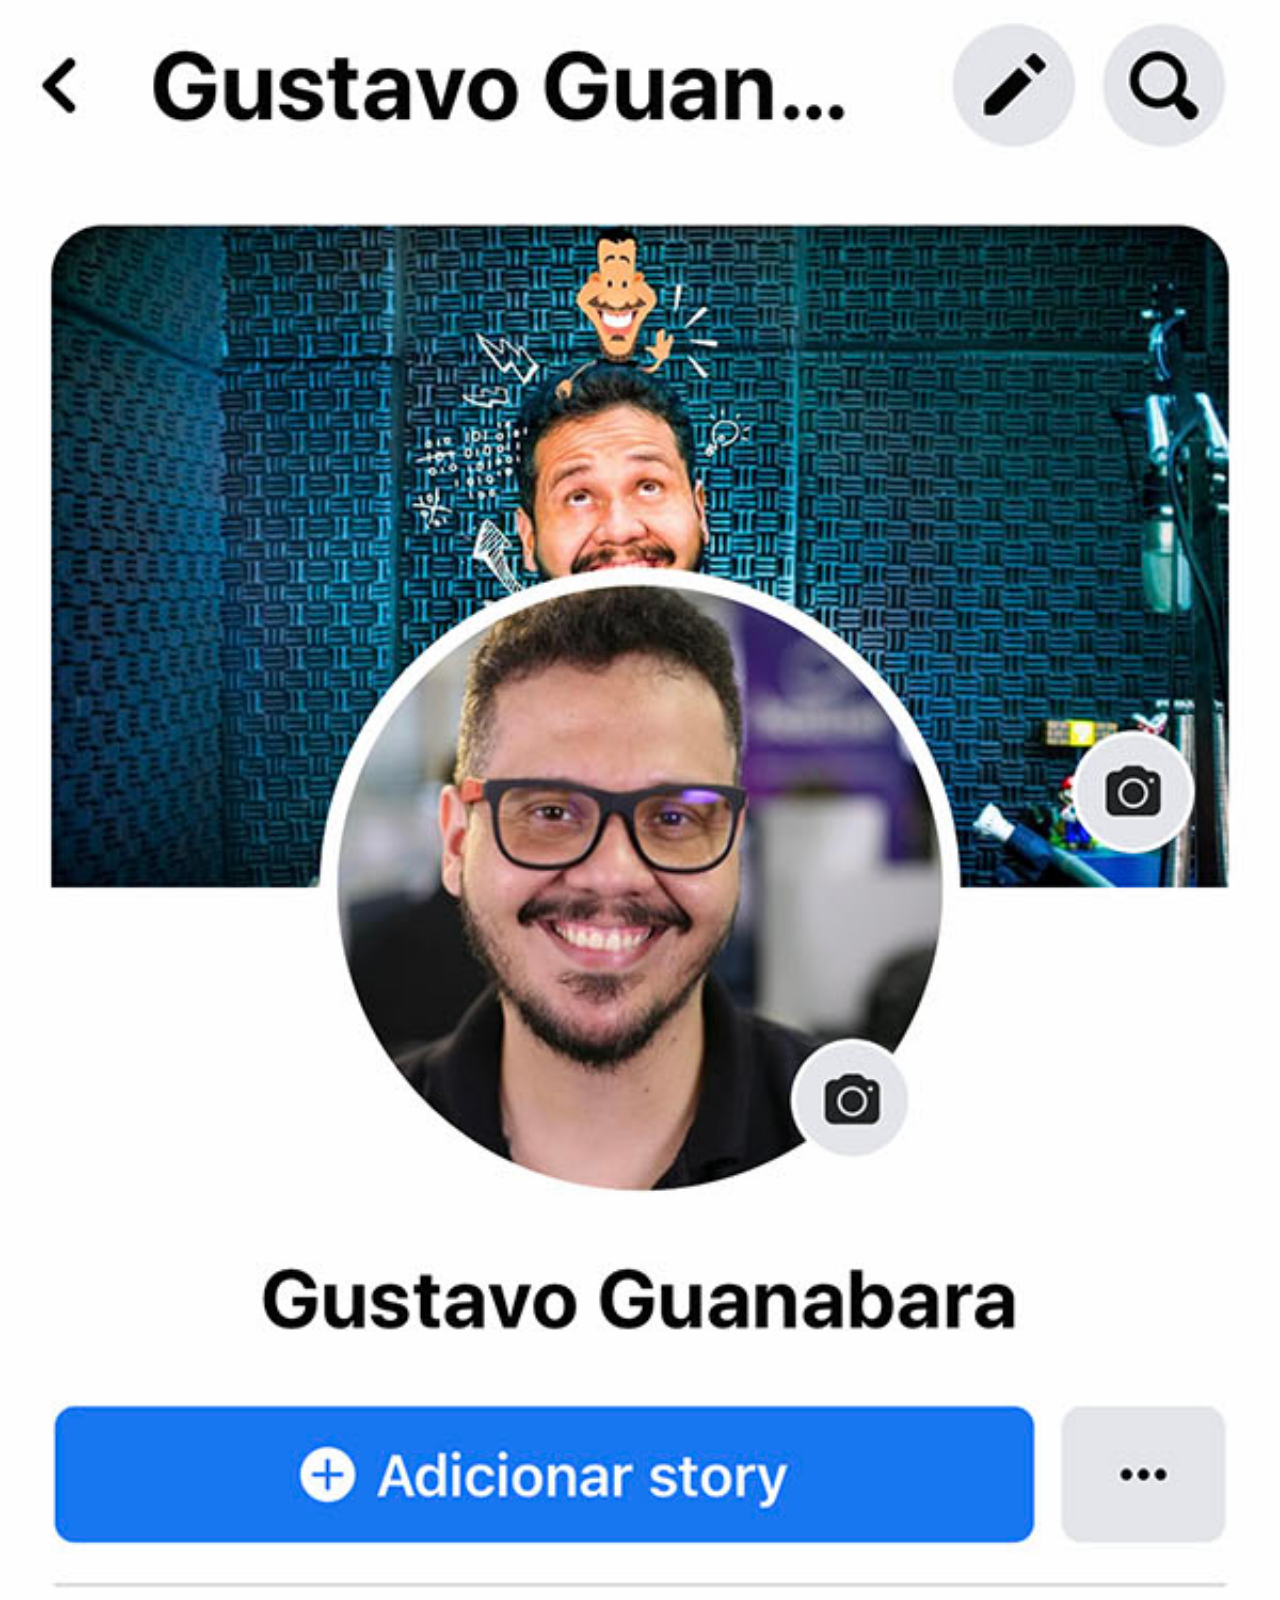
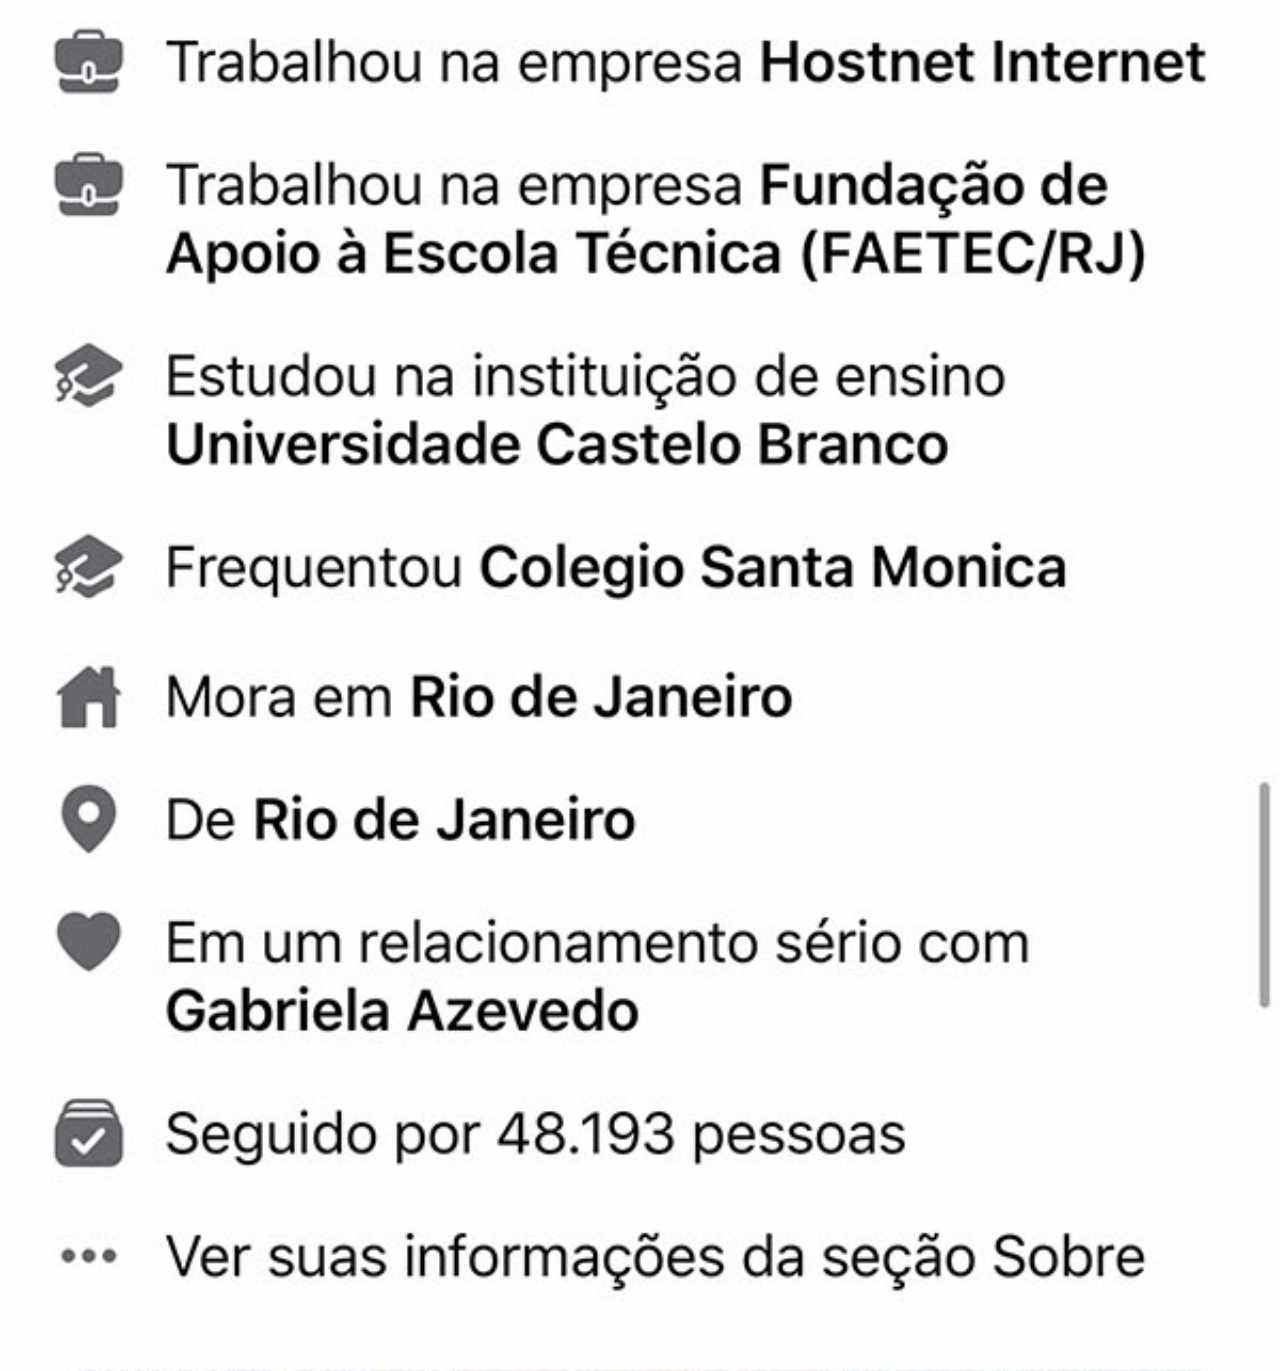
==== iframe1.html @ 3cf657de "começando projeto social para o curso em video" ====
<!DOCTYPE html>
<html lang="pt-br">
<head>
    <meta charset="UTF-8">
    <meta name="viewport" content="width=device-width, initial-scale=1.0">
    <title>Document</title>
   <link rel="stylesheet" href="style.css">
    <style>
        body{
            background-image: url(imagens/tela-facebook.jpg);
        }
    </style>
</head>
<body>
    
</body>
</html>
---- style.css ----
@charset "UTF-8";

*{
    margin: 0px;
}
body{
    background-repeat: no-repeat;
    background-size: cover;
background-attachment: scroll;
height: 2971px;
}
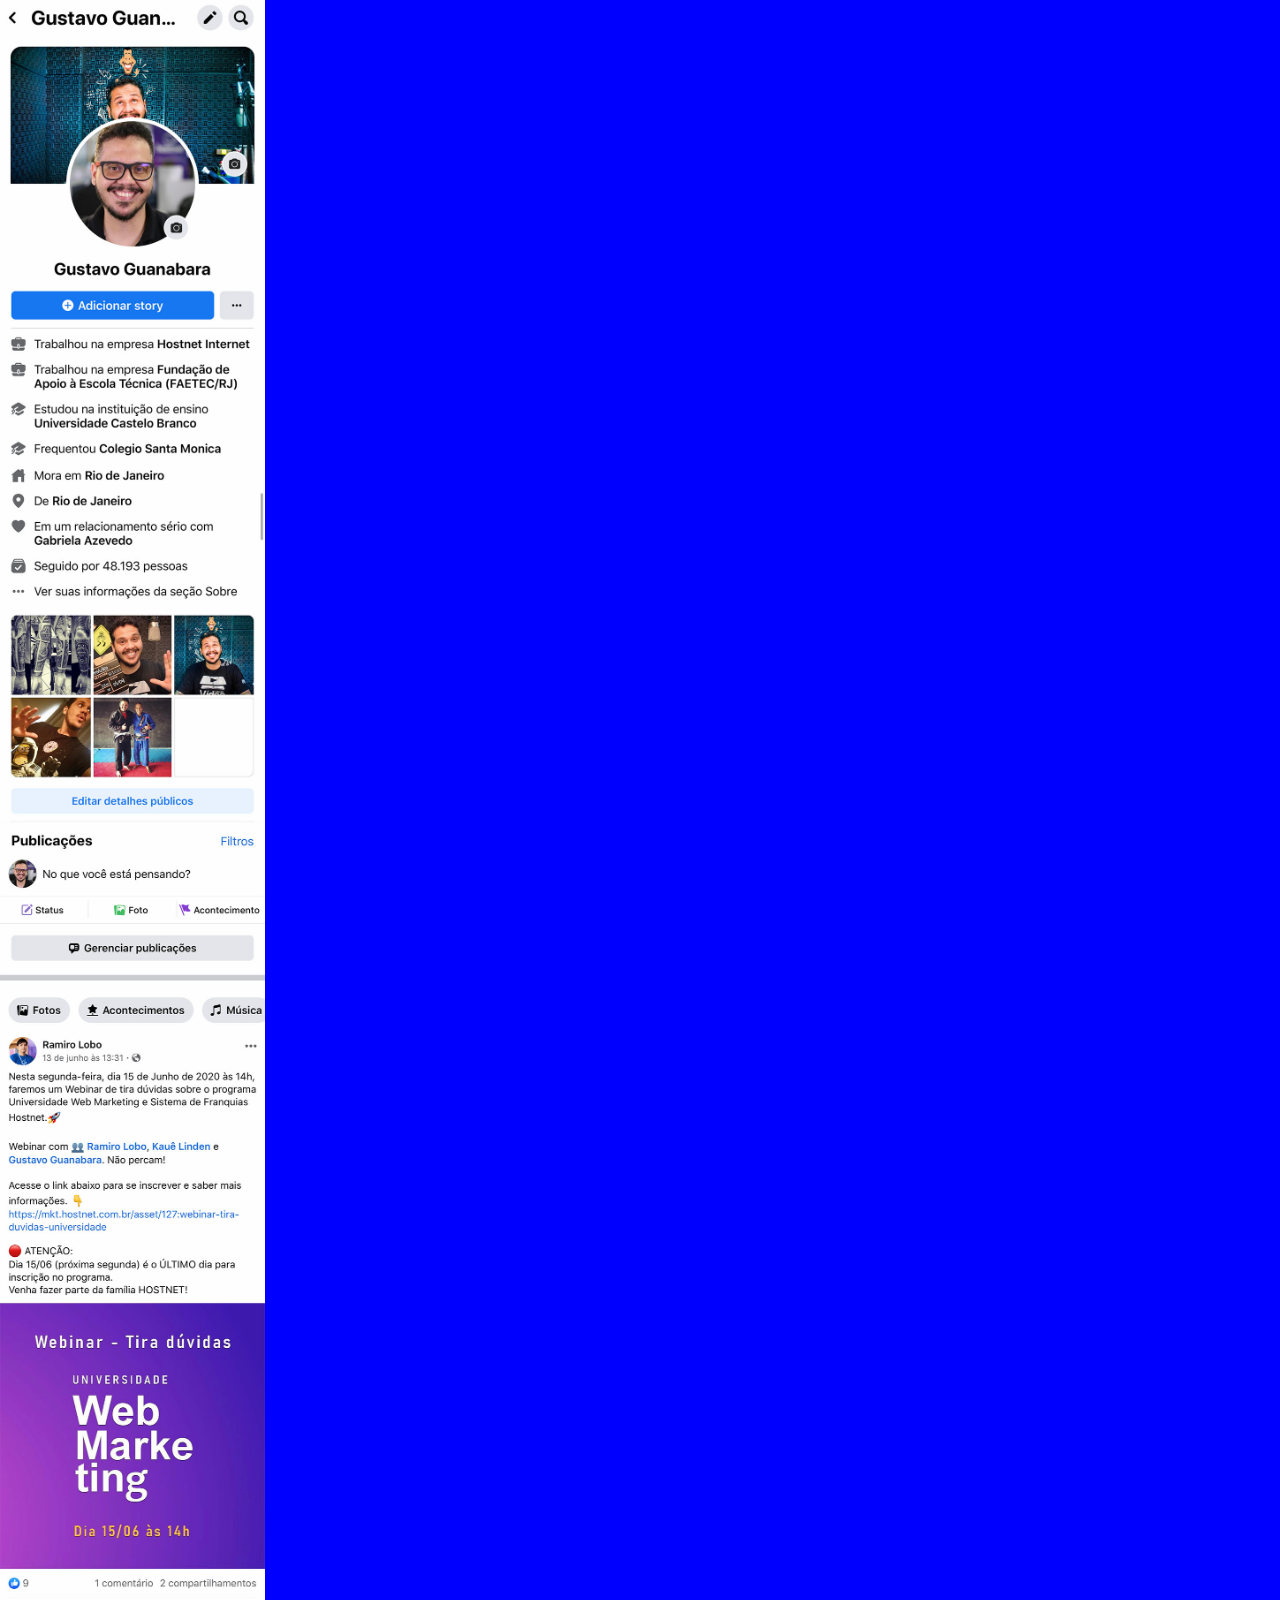
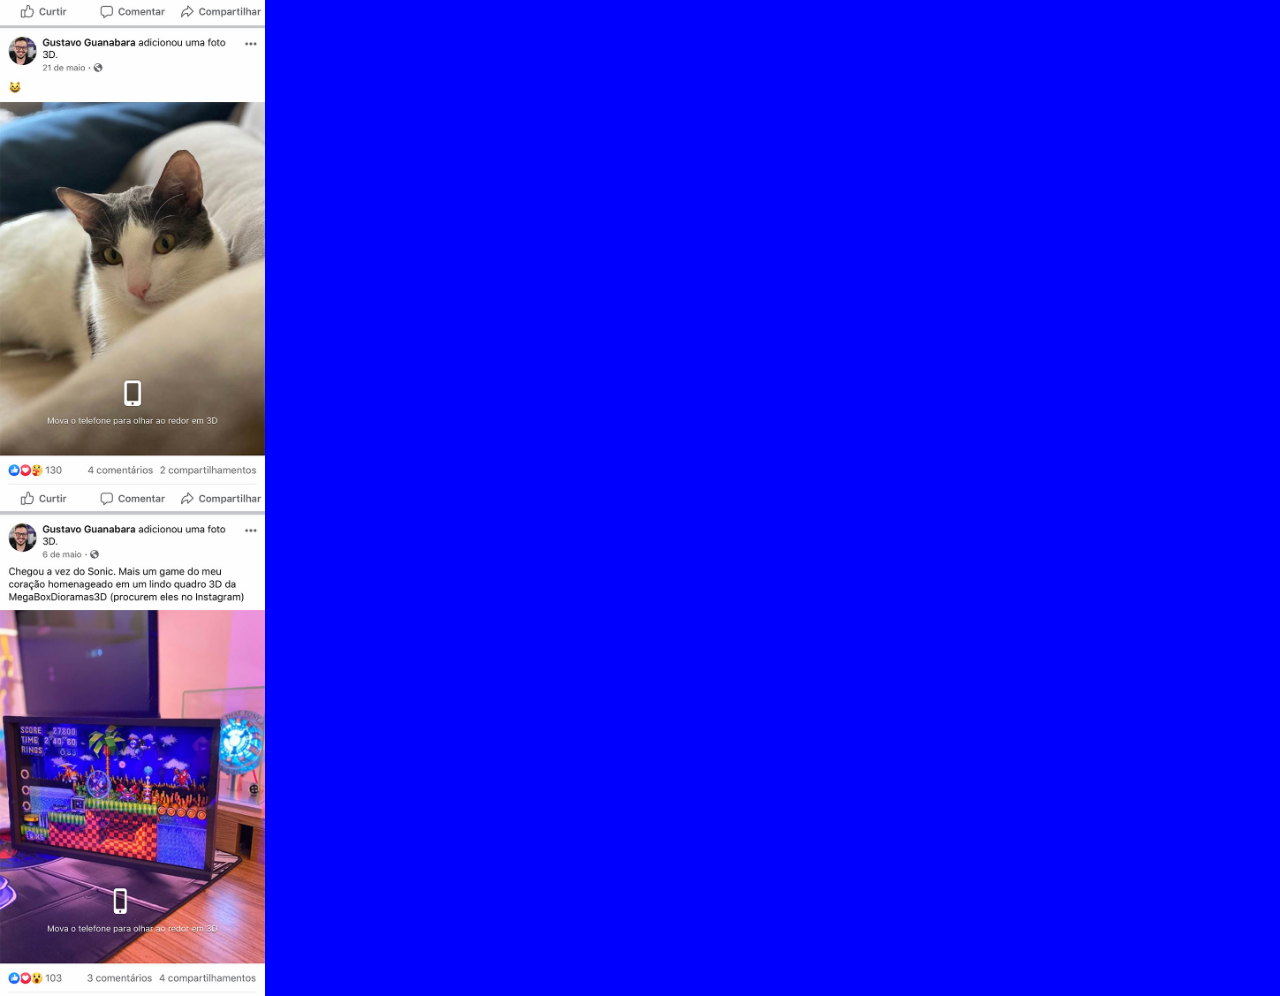
==== commit 2d3d78ca: "ajeitando projeto social" ====
--- a/iframe1.html
+++ b/iframe1.html
@@ -8,6 +8,8 @@
     <style>
         body{
             background-image: url(imagens/tela-facebook.jpg);
+            background-color: blue;
+            height: 2596px;
         }
     </style>
 </head>
--- a/style.css
+++ b/style.css
@@ -5,7 +5,11 @@
 }
 body{
     background-repeat: no-repeat;
-    background-size: cover;
+    background-size: contain;
 background-attachment: scroll;
 height: 2971px;
+}
+::-webkit-scrollbar{
+    width: 0px;
+    height: 0px;
 }
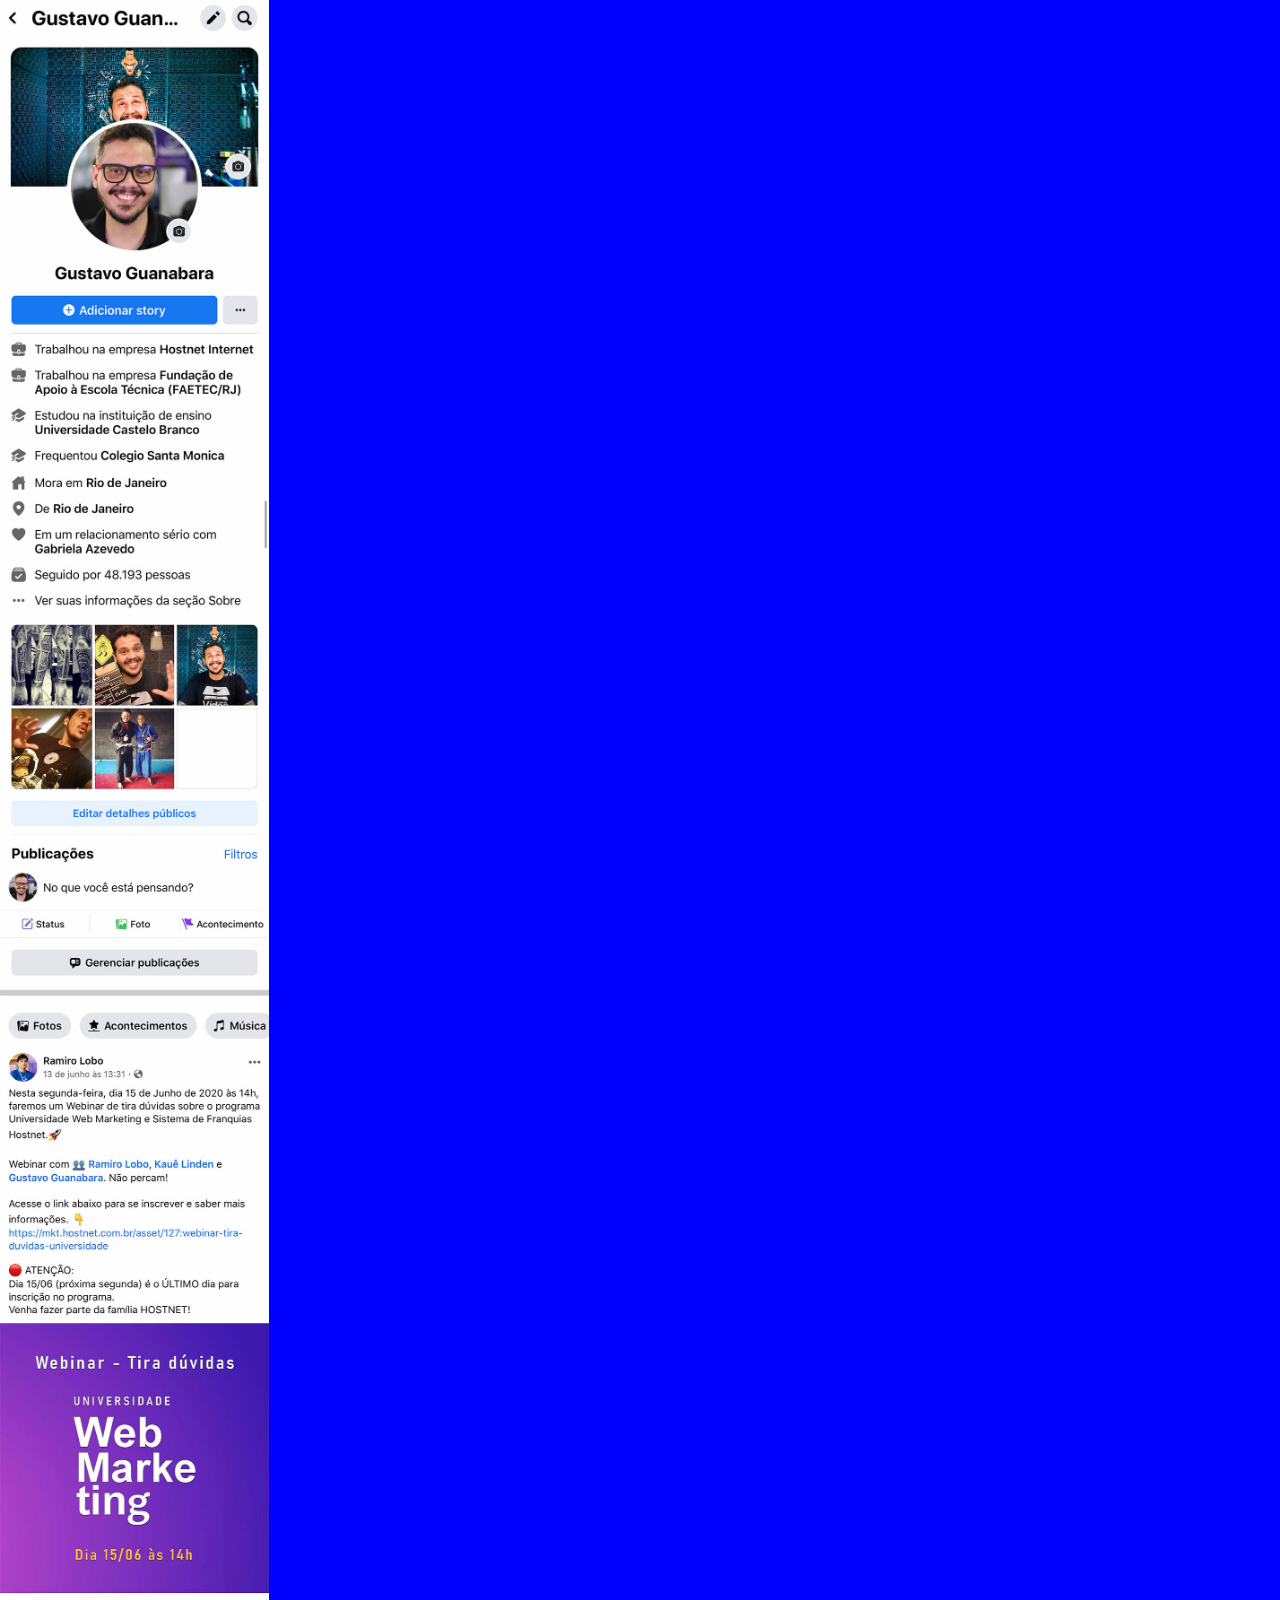
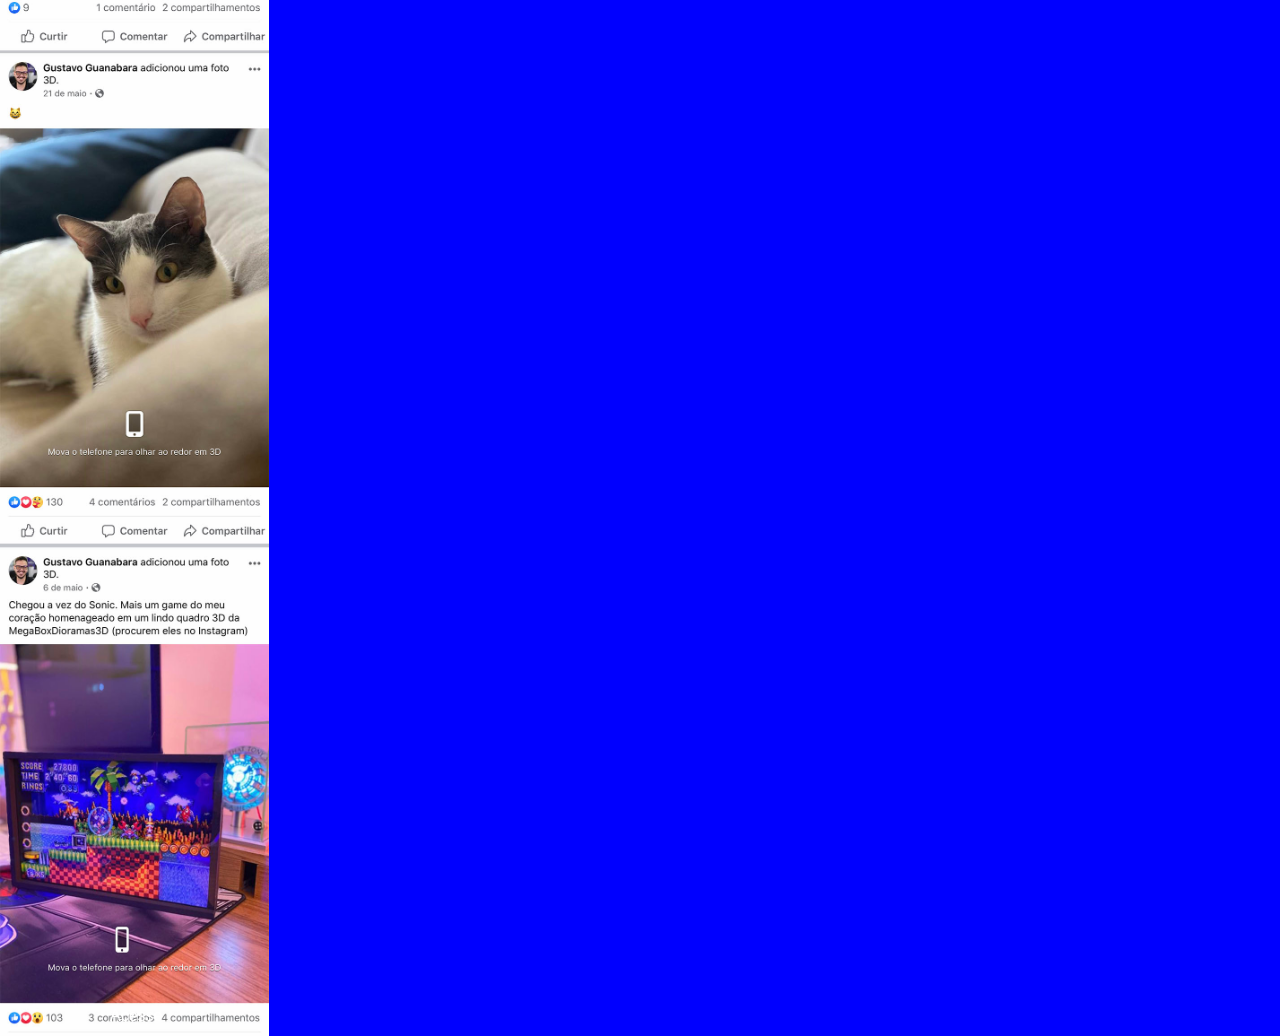
==== commit 8c276a42: "toques finais do projeto social do curso em video" ====
--- a/iframe1.html
+++ b/iframe1.html
@@ -9,11 +9,16 @@
         body{
             background-image: url(imagens/tela-facebook.jpg);
             background-color: blue;
-            height: 2596px;
+            height: 2636px;
         }
+        a{
+            position: absolute;
+            top: 2607px;
+            left: 110px;
+                }
     </style>
 </head>
 <body>
-    
+    <a href="https://share.google/xEGzenKYM6rha4TZV" target="_blank">Acesse</a>
 </body>
 </html>
--- a/style.css
+++ b/style.css
@@ -12,4 +12,13 @@
 ::-webkit-scrollbar{
     width: 0px;
     height: 0px;
+}
+a{
+    
+     color: rgb(255, 255, 255);
+            text-decoration: none;
+font-family: Arial, Helvetica, sans-serif   
+}
+a:hover{
+    text-decoration: underline;
 }
